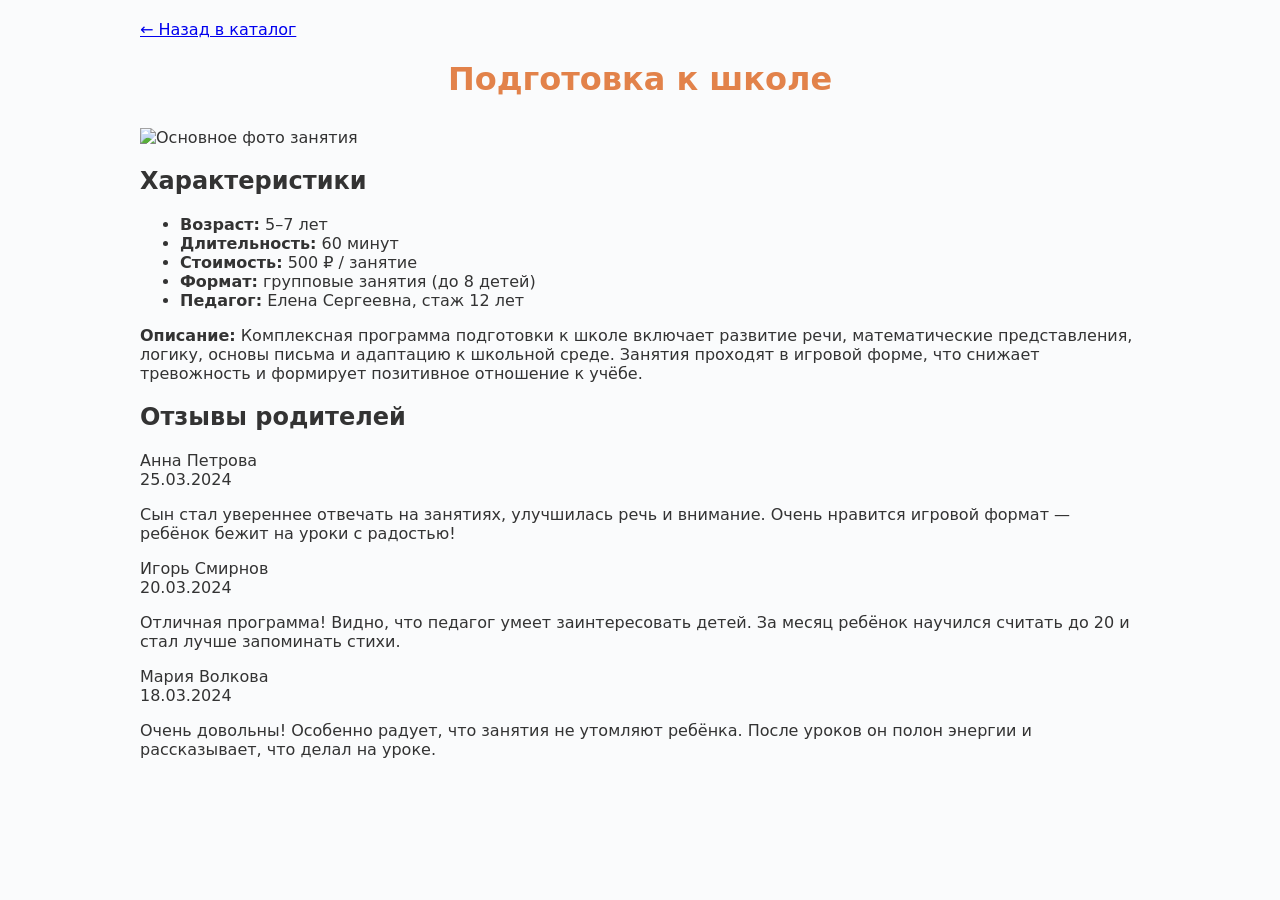
==== class-detai-1.html @ 389a6162 "Задание №1 выполнено" ====
<!DOCTYPE html>
<html lang="ru">
<head>
  <meta charset="UTF-8">
  <title>Занятие: Подготовка к школе</title>
  <link rel="stylesheet" href="style.css">
</head>
<body>
  <a href="index.html" class="back-link">← Назад в каталог</a>
  <h1>Подготовка к школе</h1>

  <!-- Основное изображение -->
  <img id="main-img" src="https://skyteach.ru/wp-content/uploads/2018/01/интересный-урок.jpg" class="main-image" alt="Основное фото занятия">

  <!-- Описание и характеристики -->
  <section class="specs">
    <h2>Характеристики</h2>
    <ul>
      <li><strong>Возраст:</strong> 5–7 лет</li>
      <li><strong>Длительность:</strong> 60 минут</li>
      <li><strong>Стоимость:</strong> 500 ₽ / занятие</li>
      <li><strong>Формат:</strong> групповые занятия (до 8 детей)</li>
      <li><strong>Педагог:</strong> Елена Сергеевна, стаж 12 лет</li>
    </ul>
    <p><strong>Описание:</strong> Комплексная программа подготовки к школе включает развитие речи, математические представления, логику, основы письма и адаптацию к школьной среде. Занятия проходят в игровой форме, что снижает тревожность и формирует позитивное отношение к учёбе.</p>
  </section>

  <!-- Отзывы (статические данные) -->
  <section class="reviews">
    <h2>Отзывы родителей</h2>
    <div class="review-item">
      <div class="review-meta">Анна Петрова</div>
      <div class="review-date">25.03.2024</div>
      <p>Сын стал увереннее отвечать на занятиях, улучшилась речь и внимание. Очень нравится игровой формат — ребёнок бежит на уроки с радостью!</p>
    </div>
    <div class="review-item">
      <div class="review-meta">Игорь Смирнов</div>
      <div class="review-date">20.03.2024</div>
      <p>Отличная программа! Видно, что педагог умеет заинтересовать детей. За месяц ребёнок научился считать до 20 и стал лучше запоминать стихи.</p>
    </div>
    <div class="review-item">
      <div class="review-meta">Мария Волкова</div>
      <div class="review-date">18.03.2024</div>
      <p>Очень довольны! Особенно радует, что занятия не утомляют ребёнка. После уроков он полон энергии и рассказывает, что делал на уроке.</p>
    </div>
  </section>
</body>
</html>
---- style.css ----
:root {
  --primary: #e2824a;
  --accent: #198646;
  --bg: #fafbfc;
  --text: #333;
  --gray: #646464;
}

body {
  font-family: system-ui, sans-serif;
  max-width: 1000px;
  margin: 0 auto;
  padding: 20px;
  background: var(--bg);
  color: var(--text);
}

h1 {
  text-align: center;
  color: var(--primary);
  margin-bottom: 30px;
}

.controls {
  margin-bottom: 30px;
  display: flex;
  flex-wrap: wrap;
  gap: 15px;
  justify-content: center;
  align-items: center;
  padding: 15px;
  background: #fff;
  border-radius: 12px;
  box-shadow: 0 2px 8px rgba(0,0,0,.05);
}

.controls label {
  font-weight: 600;
  font-size: .95rem;
  white-space: nowrap;
}

#search-input, #sort-select {
  padding: 10px;
  border: 1px solid #ddd;
  border-radius: 20px;
  outline: none;
  transition: .2s;
}

#search-input { width: 300px; }
#search-input:focus { border-color: var(--primary); }
#sort-select { border-radius: 5px; cursor: pointer; }

.catalog-grid {
  display: grid;
  grid-template-columns: repeat(auto-fill, minmax(280px, 1fr));
  gap: 25px;
}

.card {
  background: #fff;
  border: 1px solid #f0f0f0;
  border-radius: 12px;
  overflow: hidden;
  box-shadow: 0 4px 12px rgba(0,0,0,.08);
  transition: .2s;
}

.card:hover { transform: translateY(-5px); }

.card-header {
  height: 120px;
  background: #eef2f7;
  display: flex;
  align-items: center;
  justify-content: center;
  color: var(--gray);
  font: 700 1.1rem/1 sans-serif;
  border-bottom: 8px solid #f0f0f0;
}

.card-body { padding: 45px; }

.card-age {
  display: inline-block;
  background: var(--primary);
  color: #fff;
  padding: 4px 10px;
  border-radius: 15px;
  font-size: .8rem;
  margin-bottom: 20px;
}

.card-title {
  margin: 0 0 10px 0;
  font-size: 1.2rem;
  color: #2c3e50;
}

.card-desc {
  font-size: .95rem;
  color: #666;
  line-height: 1.5;
  margin-bottom: 30px;
}

.card-footer {
  display: flex;
  justify-content: space-between;
  align-items: center;
  margin-top: 15px;
  border-top: 1px solid #f0f0f0;
  padding-top: 10px;
}

.price {
  font-weight: bold;
  color: var(--accent);
  font-size: 1.1rem;
}

.duration {
  font-size: .85rem;
  color: var(--gray);
}

.main-image {
  width: 100%;
  max-width: 800px;      
  height: auto;           
  display: block;
  margin: 3 auto;         
}

.btn-details {
  display: inline-block;
  text-decoration: none;
  background: var(--primary);
  color: #fff;
  padding: 8px 16px;
  border-radius: 20px;
  font-size: .9rem;
  transition: .2s;
}

.btn-details:hover { background: #815420; }
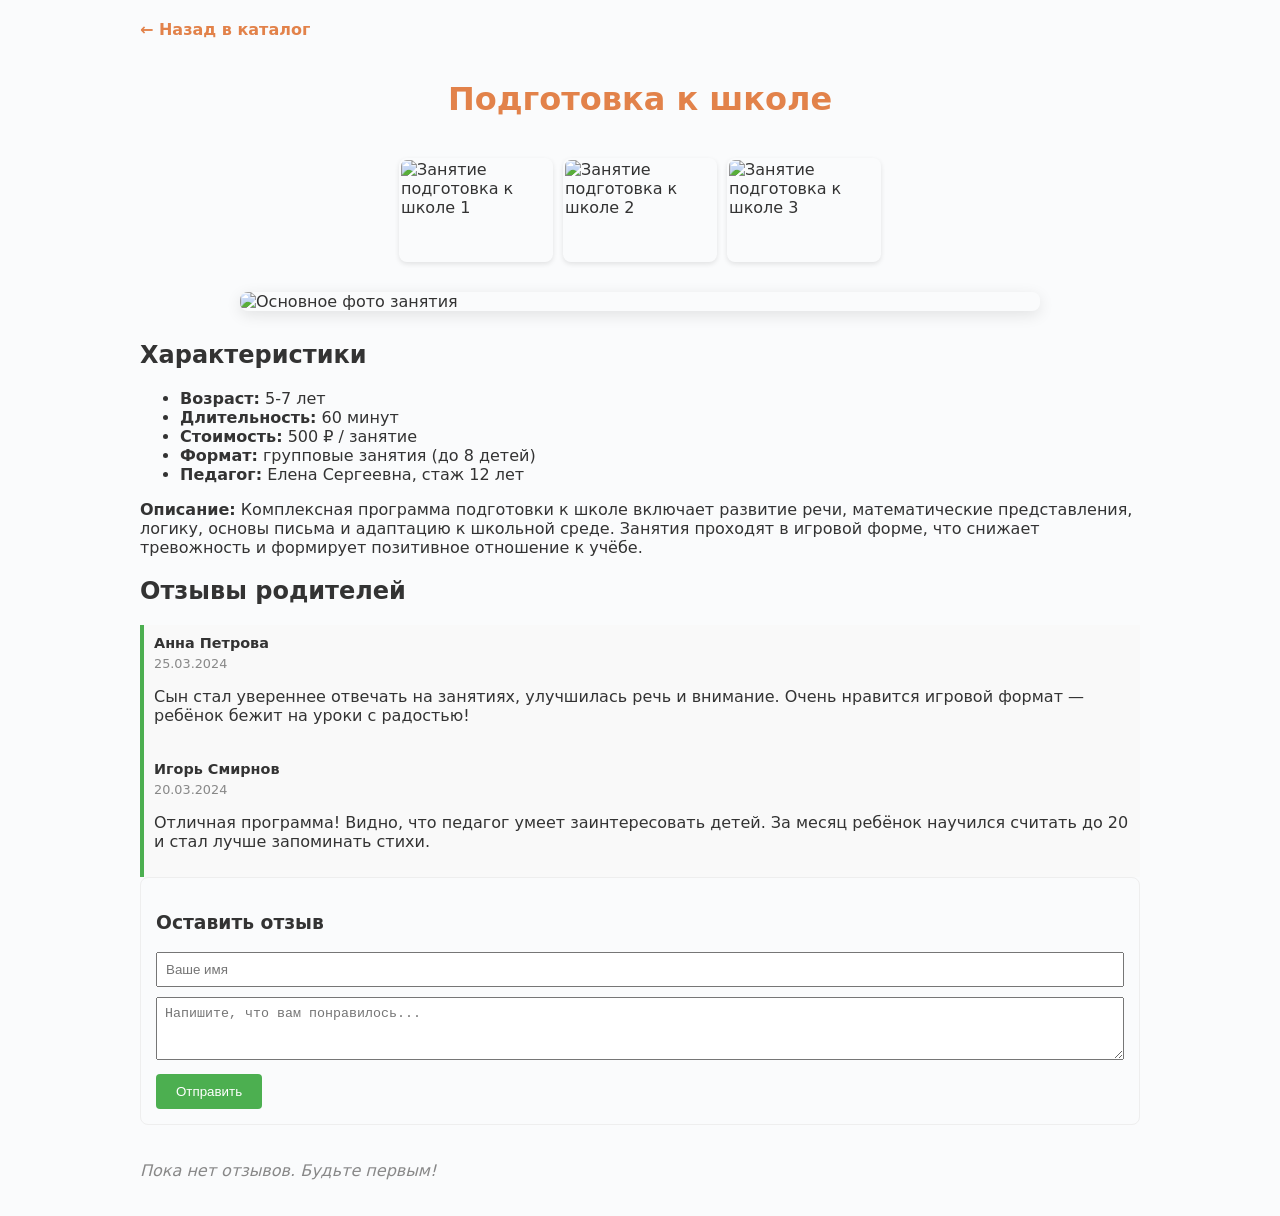
==== commit 2055ff3b: "Добавлена страница О центре" ====
--- a/class-detai-1.html
+++ b/class-detai-1.html
@@ -6,17 +6,32 @@
   <link rel="stylesheet" href="style.css">
 </head>
 <body>
-  <a href="index.html" class="back-link">← Назад в каталог</a>
+  <a href="index.html" class="back-link" style="display:inline-block; margin-bottom:20px; text-decoration:none; color:var(--primary); font-weight:bold;">← Назад в каталог</a>
   <h1>Подготовка к школе</h1>
 
-  <!-- Основное изображение -->
-  <img id="main-img" src="https://skyteach.ru/wp-content/uploads/2018/01/интересный-урок.jpg" class="main-image" alt="Основное фото занятия">
+  <div class="gallery">
+    <img src="https://i.pinimg.com/736x/5f/66/01/5f6601ded4e2fab5d76d0fd924414bfb.jpg" 
+         alt="Занятие подготовка к школе 1" 
+         class="gallery-thumb"
+         onclick="document.getElementById('main-img').src=this.src">
+    
+    <img src="https://i.pinimg.com/1200x/c1/a3/dc/c1a3dcd1b82d314b068e59d9d390bbcc.jpg" 
+         alt="Занятие подготовка к школе 2" 
+         class="gallery-thumb"
+         onclick="document.getElementById('main-img').src=this.src">
+    
+    <img src="https://i.pinimg.com/1200x/96/0c/77/960c77f5c116ed459f683b5c7cf2e81b.jpg" 
+         alt="Занятие подготовка к школе 3" 
+         class="gallery-thumb"
+         onclick="document.getElementById('main-img').src=this.src">
+  </div>
 
-  <!-- Описание и характеристики -->
+  <img id="main-img" src="https://i.pinimg.com/1200x/d5/db/94/d5db9474017164b331c417c58baaa87f.jpg" class="main-image" alt="Основное фото занятия">
+
   <section class="specs">
     <h2>Характеристики</h2>
     <ul>
-      <li><strong>Возраст:</strong> 5–7 лет</li>
+      <li><strong>Возраст:</strong> 5-7 лет</li>
       <li><strong>Длительность:</strong> 60 минут</li>
       <li><strong>Стоимость:</strong> 500 ₽ / занятие</li>
       <li><strong>Формат:</strong> групповые занятия (до 8 детей)</li>
@@ -25,7 +40,6 @@
     <p><strong>Описание:</strong> Комплексная программа подготовки к школе включает развитие речи, математические представления, логику, основы письма и адаптацию к школьной среде. Занятия проходят в игровой форме, что снижает тревожность и формирует позитивное отношение к учёбе.</p>
   </section>
 
-  <!-- Отзывы (статические данные) -->
   <section class="reviews">
     <h2>Отзывы родителей</h2>
     <div class="review-item">
@@ -38,11 +52,106 @@
       <div class="review-date">20.03.2024</div>
       <p>Отличная программа! Видно, что педагог умеет заинтересовать детей. За месяц ребёнок научился считать до 20 и стал лучше запоминать стихи.</p>
     </div>
-    <div class="review-item">
-      <div class="review-meta">Мария Волкова</div>
-      <div class="review-date">18.03.2024</div>
-      <p>Очень довольны! Особенно радует, что занятия не утомляют ребёнка. После уроков он полон энергии и рассказывает, что делал на уроке.</p>
-    </div>
+
+    <!-- Блок для добавления отзыва --> 
+<section class="review-form-container">
+  <h3>Оставить отзыв</h3>
+  <form id="new-review-form">
+    <input type="text" id="review-name" placeholder="Ваше имя" required>
+    <textarea id="review-text" rows="3" placeholder="Напишите, что вам понравилось..." required></textarea>
+    <button type="submit" class="btn-submit">Отправить</button>
+  </form>
+</section>
+
+<!-- Контейнер для списка отзывов -->
+<div id="reviews-list" class="reviews-list">
+</div>
   </section>
+  <script>
+document.addEventListener('DOMContentLoaded', () => {
+
+  // Уникальный ключ для каждой страницы
+  const pageName = window.location.pathname
+    .split('/')
+    .pop()
+    .replace('.html', '');
+
+  const storageKey = `reviews_${pageName}`;
+
+  function getReviews() {
+    const stored = localStorage.getItem(storageKey);
+    return stored ? JSON.parse(stored) : [];
+  }
+
+  function saveReview(review) {
+    const reviews = getReviews();
+    reviews.push(review);
+    localStorage.setItem(storageKey, JSON.stringify(reviews));
+    renderReviews();
+  }
+
+  function renderReviews() {
+    const reviewsList = document.getElementById('reviews-list');
+
+    if (!reviewsList) return;
+
+    const reviews = getReviews();
+
+    if (reviews.length === 0) {
+      reviewsList.innerHTML =
+        '<p style="color:#888;font-style:italic;">Пока нет отзывов. Будьте первым!</p>';
+      return;
+    }
+
+    reviewsList.innerHTML = reviews.map(review => `
+      <div class="review-item">
+        <div class="review-meta">${escapeHtml(review.name)}</div>
+        <div class="review-date">${review.date}</div>
+        <p>${escapeHtml(review.text)}</p>
+      </div>
+    `).join('');
+  }
+
+  const form = document.getElementById('new-review-form');
+
+  if (form) {
+    form.addEventListener('submit', function(e) {
+      e.preventDefault();
+
+      const nameInput = document.getElementById('review-name');
+      const textInput = document.getElementById('review-text');
+
+      const name = nameInput.value.trim();
+      const text = textInput.value.trim();
+
+      if (!name || !text) return;
+
+      const review = {
+        name: name,
+        text: text,
+        date: new Date().toLocaleDateString('ru-RU')
+      };
+
+      saveReview(review);
+
+      nameInput.value = '';
+      textInput.value = '';
+    });
+  }
+
+  renderReviews();
+});
+
+function escapeHtml(text) {
+  return text
+    .replace(/&/g, "&amp;")
+    .replace(/</g, "&lt;")
+    .replace(/>/g, "&gt;")
+    .replace(/"/g, "&quot;")
+    .replace(/'/g, "'");
+}
+</script>
 </body>
 </html>
+
+
--- a/style.css
+++ b/style.css
@@ -21,6 +21,37 @@
   margin-bottom: 30px;
 }
 
+.gallery {
+  display: flex;
+  flex-wrap: wrap;
+  gap: 10px;
+  justify-content: center;
+  margin-bottom: 20px;
+  padding: 10px 0;
+}
+
+.gallery img {
+  width: 150px;           
+  height: 100px;          
+  object-fit: cover;      
+  border-radius: 8px;     
+  cursor: pointer;         
+  border: 2px solid transparent;
+  transition: all 0.2s ease;
+  box-shadow: 0 2px 5px rgba(0,0,0,0.1);
+}
+
+.gallery img:hover {
+  transform: scale(1.05); 
+  border-color: var(--primary);
+  z-index: 10;
+  position: relative;
+}
+
+.gallery img:active {
+  transform: scale(0.95);
+}
+
 .controls {
   margin-bottom: 30px;
   display: flex;
@@ -130,7 +161,9 @@
   max-width: 800px;      
   height: auto;           
   display: block;
-  margin: 3 auto;         
+  margin: 0 auto 30px auto; 
+  border-radius: 8px;
+  box-shadow: 0 4px 15px rgba(0,0,0,0.1);
 }
 
 .btn-details {
@@ -144,4 +177,148 @@
   transition: .2s;
 }
 
+.pagination-btn {
+  display: inline-block;
+  text-decoration: none;
+  background: var(--primary);
+  color: #fff;
+  padding: 8px 16px;
+  border-radius: 20px;
+  font-size: .9rem;
+  transition: .2s;
+}
+
+.review-form-container { margin-bottom: 20px; border: 1px solid #eee; padding: 15px; border-radius: 8px; }
+.review-form-container input, .review-form-container textarea { width: 100%; margin-bottom: 10px; padding: 8px; box-sizing: border-box; }
+.btn-submit { background-color: #4CAF50; color: white; border: none; padding: 10px 20px; cursor: pointer; border-radius: 4px; }
+.btn-submit:hover { background-color: #45a049; }
+.reviews-list { display: flex; flex-direction: column; gap: 15px; }
+.review-item { border-left: 4px solid #4CAF50; padding: 10px; background: #f9f9f9; }
+.review-meta { font-weight: bold; color: #333; font-size: 0.9em; margin-bottom: 5px; }
+.review-date { font-size: 0.8em; color: #888; margin-bottom: 5px; }
+.review-text { margin: 0; color: #555; line-height: 1.4; }
+
 .btn-details:hover { background: #815420; }
+
+.site-header {
+  display: flex;
+  justify-content: space-between;
+  align-items: center;
+  padding: 15px 20px;
+  background: #fff;
+  border-radius: 12px;
+  box-shadow: 0 2px 8px rgba(0,0,0,.05);
+  margin-bottom: 30px;
+}
+.site-logo {
+  font-weight: bold;
+  font-size: 1.3rem;
+  color: var(--primary);
+}
+.site-nav a {
+  text-decoration: none;
+  color: var(--text);
+  margin-left: 20px;
+  font-weight: 600;
+  transition: color 0.2s;
+}
+.site-nav a:hover, .site-nav a.active {
+  color: var(--primary);
+}
+.hero-section {
+  background: linear-gradient(135deg, #FFF9F0, #FFF5E6);
+  padding: 40px;
+  border-radius: 12px;
+  text-align: center;
+  margin-bottom: 40px;
+}
+.hero-section p {
+  font-size: 1.1rem;
+  color: var(--gray);
+  max-width: 700px;
+  margin: 0 auto 30px auto;
+  line-height: 1.6;
+}
+.section-title {
+  text-align: center;
+  color: #2c3e50;
+  margin: 40px 0 25px 0;
+  font-size: 1.8rem;
+}
+.value-icon {
+  width: 60px;
+  height: 60px;
+  border-radius: 50%;
+  background-color: #FF6B35;
+  display: flex;
+  align-items: center;
+  justify-content: center;
+  color: #fff;
+  font-size: 1.5rem;
+  margin: 0 auto 20px auto;
+}
+.step-number {
+  font-size: 2.5rem;
+  font-weight: bold;
+  color: #C8973A;
+  margin-bottom: 10px;
+}
+.step-card {
+  background: #F8F1E8;
+  border: 1px solid #E8D9C4;
+}
+.team-section {
+  background: #FDFBF7;
+  padding: 30px;
+  border-radius: 12px;
+  margin-bottom: 40px;
+}
+.avatar-wrapper {
+  width: 100px;
+  height: 100px;
+  border-radius: 50%;
+  overflow: hidden;
+  margin: 0 auto 20px auto;
+  border: 3px solid #f0f0f0;
+}
+.avatar-wrapper img {
+  width: 100%;
+  height: 100%;
+  object-fit: cover;
+}
+.text-center {
+  text-align: center;
+}
+.cta-section {
+  text-align: center;
+  padding: 40px 20px;
+  background: #fff;
+  border-radius: 12px;
+  box-shadow: 0 4px 12px rgba(0,0,0,.05);
+  margin-bottom: 20px;
+}
+.btn-cta {
+  display: inline-block;
+  text-decoration: none;
+  background: #FF6B35;
+  color: #fff;
+  padding: 12px 28px;
+  border-radius: 25px;
+  font-size: 1rem;
+  font-weight: bold;
+  transition: opacity 0.2s;
+  margin-bottom: 30px;
+  border: none;
+  cursor: pointer;
+}
+.btn-cta:hover {
+  opacity: 0.9;
+}
+.contacts-info {
+  color: var(--gray);
+  line-height: 1.6;
+  font-size: 0.95rem;
+}
+.contacts-info p {
+  margin: 5px 0;
+}
